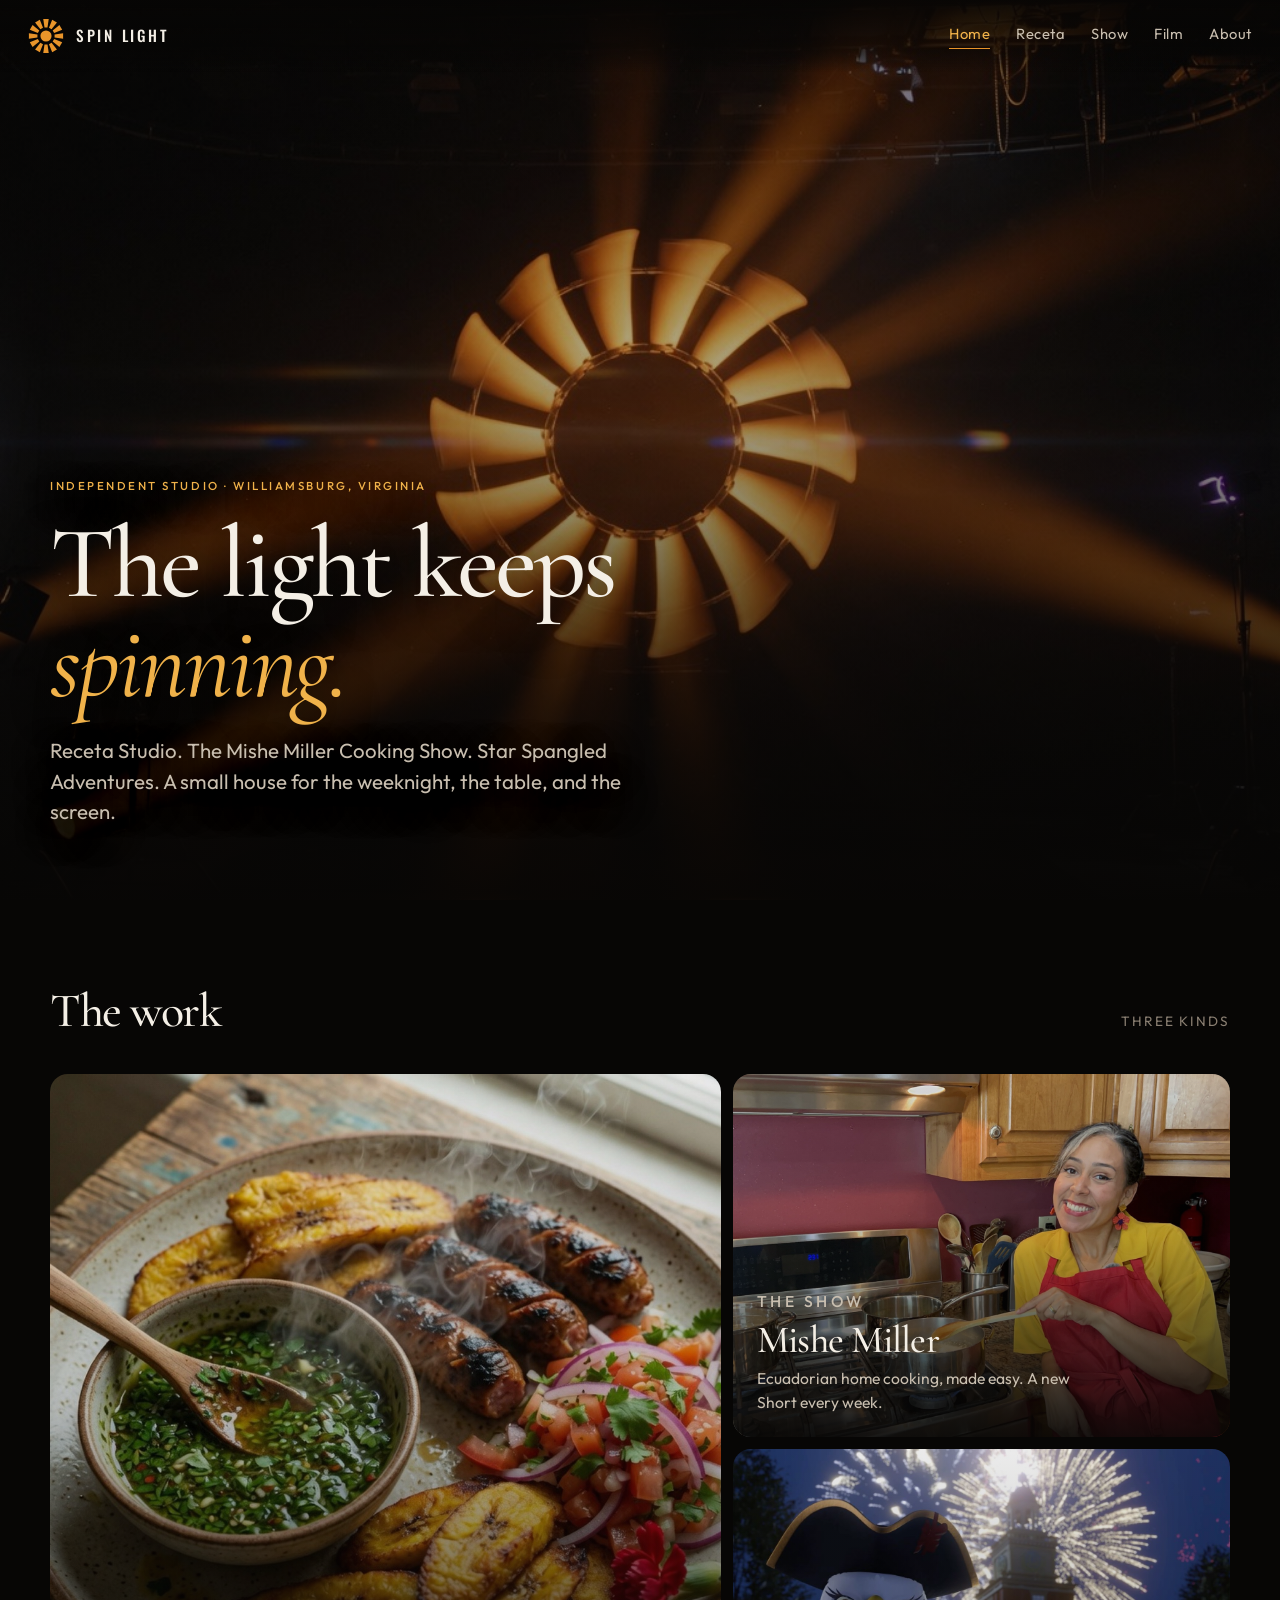
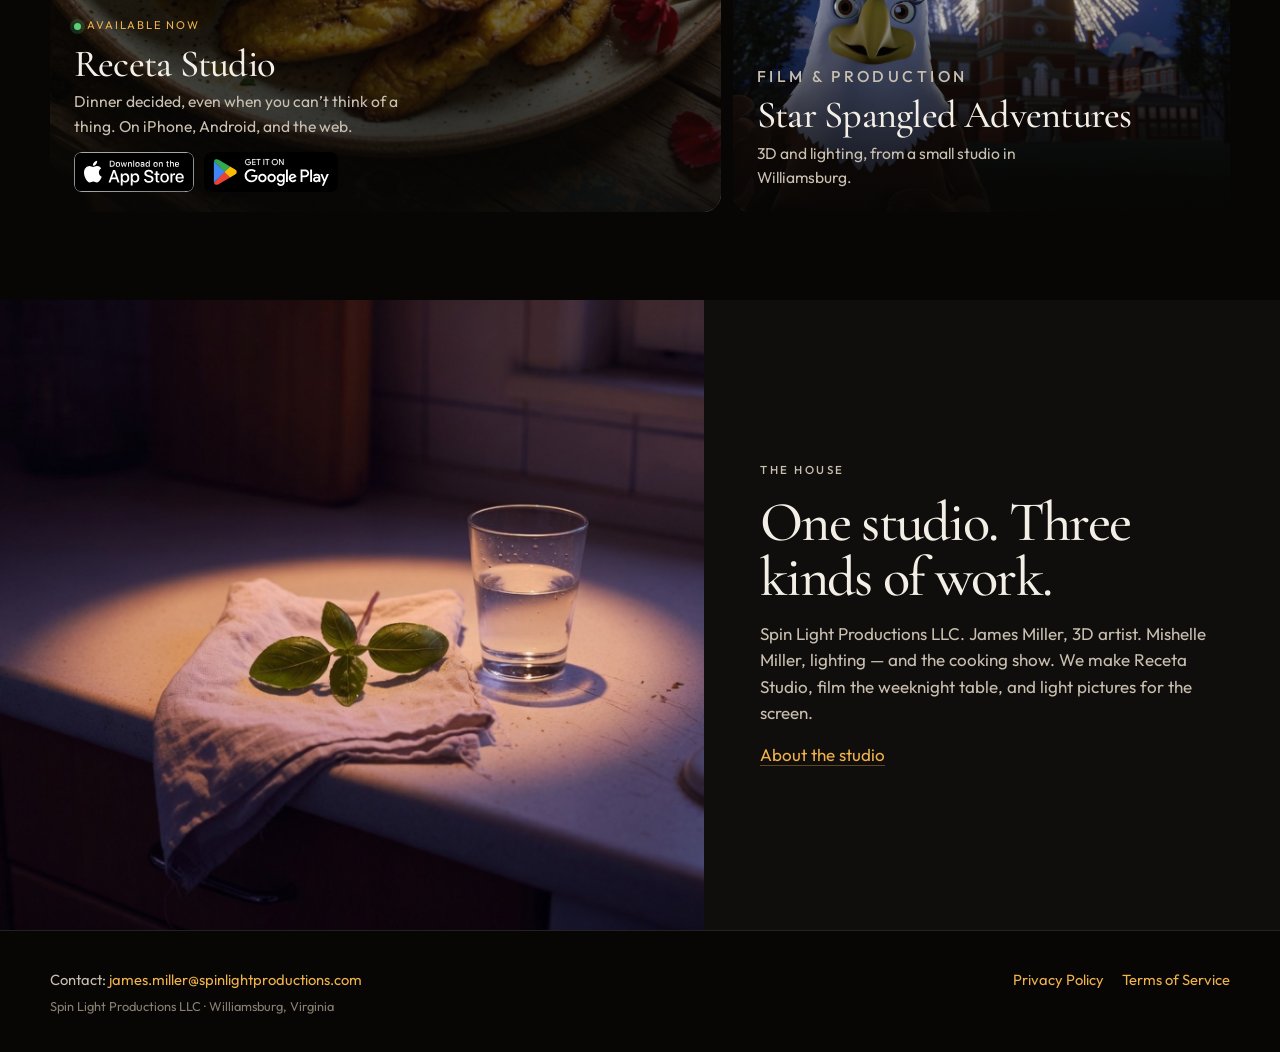
==== index.html @ fd17d61a "Use a real photo of Mishe Miller on the Show page. Replace the generated empty kitchen with Mishe at" ====
<!DOCTYPE html>
<html lang="en">
<head>
  <meta charset="UTF-8">
  <meta name="viewport" content="width=device-width, initial-scale=1.0">
  <title>Spin Light Productions</title>
  <meta name="description" content="A Williamsburg studio. Receta Studio, the Mishe Miller Cooking Show, and film work for Star Spangled Adventures.">
  <meta property="og:title" content="Spin Light Productions">
  <meta property="og:description" content="A Williamsburg studio for supper, a show, and pictures.">
  <meta property="og:image" content="https://spinlightproductions.com/assets/work/hero.jpg">
  <meta property="og:type" content="website">
  <link rel="icon" href="/assets/brand/mark.svg" type="image/svg+xml">
  <link rel="apple-touch-icon" href="/assets/brand/apple-touch-icon.png">
  <link rel="preconnect" href="https://fonts.googleapis.com">
  <link rel="preconnect" href="https://fonts.gstatic.com" crossorigin>
  <link href="https://fonts.googleapis.com/css2?family=Cormorant+Garamond:ital,wght@0,500;0,600;1,400;1,500&family=Oswald:wght@500&family=Outfit:wght@400;500;600&display=swap" rel="stylesheet">
  <link rel="stylesheet" href="/css/site.css">
</head>
<body>
  <a class="skip" href="#main">Skip to content</a>
  <header class="nav">
    <a class="brand" href="/">
      <img class="mark" src="/assets/brand/mark.svg" alt="">
      <span class="wordmark">Spin Light</span>
    </a>
    <button class="menu-btn" type="button" aria-expanded="false" aria-controls="nav-panel" aria-label="Menu"><span></span></button>
    <nav id="nav-panel" class="nav-links" aria-label="Primary">
      <a href="/" aria-current="page">Home</a>
      <a href="/receta.html">Receta</a>
      <a href="/mishe.html">Show</a>
      <a href="/film.html">Film</a>
      <a href="/about.html">About</a>
    </nav>
  </header>

  <main id="main">
    <section class="hero">
      <div class="hero-media" aria-hidden="true">
        <img src="/assets/work/hero.jpg" alt="">
      </div>
      <div class="wrap hero-copy">
        <p class="eyebrow">Independent studio · Williamsburg, Virginia</p>
        <h1>The light keeps <em>spinning.</em></h1>
        <p class="lede">Receta Studio. The Mishe Miller Cooking Show. Star Spangled Adventures. A small house for the weeknight, the table, and the screen.</p>
      </div>
    </section>

    <section class="section" id="work">
      <div class="wrap">
        <div class="section-head">
          <h2>The work</h2>
          <p class="kicker">Three kinds</p>
        </div>
        <div class="work">
          <article class="tile tile-receta">
            <img class="cover" src="/assets/work/receta-food.jpg" alt="">
            <a class="tile-main" href="/receta.html">
              <div class="tile-body">
                <div class="live">Available now</div>
                <h3>Receta Studio</h3>
                <p>Dinner decided, even when you can’t think of a thing. On iPhone, Android, and the web.</p>
              </div>
            </a>
            <div class="tile-stores store-row">
              <a class="store-badge" href="https://apps.apple.com/app/receta-studio/id6775508328" rel="noopener noreferrer">
                <img src="/assets/brand/badge-app-store-en.svg" width="120" height="40" alt="Download on the App Store">
              </a>
              <a class="store-badge" href="https://play.google.com/store/apps/details?id=com.spinlightproductions.recetastudio" rel="noopener noreferrer">
                <img src="/assets/brand/badge-google-play-en.svg" width="135" height="40" alt="Get it on Google Play">
              </a>
            </div>
          </article>
          <a class="tile" href="/mishe.html">
            <img class="cover cover-show" src="/assets/work/show-set.jpg" alt="Mishe Miller cooking in her kitchen.">
            <div class="tile-body">
              <p class="eyebrow" style="margin-bottom:.4rem">The show</p>
              <h3>Mishe Miller</h3>
              <p>Ecuadorian home cooking, made easy. A new Short every week.</p>
            </div>
          </a>
          <a class="tile" href="/film.html">
            <img class="cover" src="/assets/work/film.jpg" alt="">
            <div class="tile-body">
              <p class="eyebrow" style="margin-bottom:.4rem">Film &amp; production</p>
              <h3>Star Spangled Adventures</h3>
              <p>3D and lighting, from a small studio in Williamsburg.</p>
            </div>
          </a>
        </div>
      </div>
    </section>

    <section class="band">
      <div class="band-media">
        <img src="/assets/work/night-counter.jpg" alt="A kitchen counter at night, a glass of water and basil in a pool of warm light.">
      </div>
      <div class="band-copy">
        <p class="eyebrow">The house</p>
        <h2>One studio. Three kinds of work.</h2>
        <p>Spin Light Productions LLC. James Miller, 3D artist. Mishelle Miller, lighting — and the cooking show. We make Receta Studio, film the weeknight table, and light pictures for the screen.</p>
        <p class="links"><a href="/about.html">About the studio</a></p>
      </div>
    </section>
  </main>

  <footer class="site-footer">
    <div class="wrap row">
      <div>
        <div>Contact: <a href="mailto:james.miller@spinlightproductions.com">james.miller@spinlightproductions.com</a></div>
        <div class="meta">Spin Light Productions LLC · Williamsburg, Virginia</div>
      </div>
      <div class="legal-links">
        <a href="/privacy.html">Privacy Policy</a>
        <a href="/terms.html">Terms of Service</a>
      </div>
    </div>
  </footer>
  <script src="/js/site.js"></script>
</body>
</html>
---- css/site.css ----
:root {
  --bg: #070605;
  --bg-2: #100e0c;
  --bg-3: #181410;
  --ink: #f4efe6;
  --ink-soft: #c9bfb0;
  --ink-faint: #8a7f72;
  --gold: #e8942a;
  --gold-2: #f0b24a;
  --gold-dim: rgba(232, 148, 42, 0.16);
  --rule: rgba(244, 239, 230, 0.12);
  --receta: #6b4c8a;
  --font-display: "Cormorant Garamond", Georgia, serif;
  --font-body: "Outfit", "Segoe UI", sans-serif;
  --font-mark: "Oswald", Impact, sans-serif;
  --wrap: 1180px;
  --nav-h: 72px;
  --ease: cubic-bezier(0.22, 1, 0.36, 1);
  --radius: 18px;
}

*,
*::before,
*::after { box-sizing: border-box; }

html {
  scroll-behavior: smooth;
  background: var(--bg);
  color: var(--ink);
  overflow-x: hidden;
}

html, body { min-height: 100%; min-height: 100dvh; }

body {
  margin: 0;
  font-family: var(--font-body);
  font-size: 17px;
  line-height: 1.55;
  background: var(--bg);
  color: var(--ink);
  text-rendering: optimizeLegibility;
  -webkit-font-smoothing: antialiased;
}

body.nav-open { overflow: hidden; }

img { max-width: 100%; display: block; }
.tile img.cover { background: var(--bg-3); }
.cover-show { object-position: 55% 28%; }
a { color: inherit; }
button { font: inherit; cursor: pointer; background: none; border: 0; color: inherit; }

::selection {
  background: var(--gold);
  color: #1a1208;
}

.skip {
  position: absolute;
  left: 12px;
  top: 12px;
  z-index: 80;
  padding: 8px 12px;
  background: var(--ink);
  color: var(--bg);
  border-radius: 8px;
  transform: translateY(-140%);
}
.skip:focus { transform: none; }

.wrap {
  width: min(100%, calc(var(--wrap) + 48px));
  margin-inline: auto;
  padding-inline: 24px;
}

/* Nav */
.nav {
  position: sticky;
  top: 0;
  z-index: 50;
  display: flex;
  align-items: center;
  justify-content: space-between;
  gap: 16px;
  min-height: calc(var(--nav-h) + env(safe-area-inset-top, 0px));
  padding: env(safe-area-inset-top, 0px) 28px 0;
  background: linear-gradient(to bottom, rgba(7, 6, 5, 0.92), rgba(7, 6, 5, 0.55) 70%, transparent);
  transition: background 0.3s var(--ease);
}
.nav.is-scrolled {
  background: rgba(7, 6, 5, 0.92);
  backdrop-filter: blur(16px);
  border-bottom: 1px solid var(--rule);
}

.brand {
  display: flex;
  align-items: center;
  gap: 12px;
  text-decoration: none;
  min-height: 44px;
}
.brand .mark {
  width: 36px;
  height: 36px;
  display: block;
}
.wordmark {
  font-family: var(--font-mark);
  font-weight: 500;
  font-size: 0.95rem;
  letter-spacing: 0.18em;
  text-transform: uppercase;
}

.nav-links {
  display: flex;
  align-items: center;
  gap: 1.6rem;
  font-size: 0.92rem;
  letter-spacing: 0.04em;
}
.nav-links a {
  text-decoration: none;
  color: var(--ink-soft);
  border-bottom: 1px solid transparent;
  padding-bottom: 2px;
  transition: color 0.15s, border-color 0.15s;
}
.nav-links a:hover,
.nav-links a[aria-current="page"] {
  color: var(--gold-2);
  border-bottom-color: var(--gold);
}

.menu-btn {
  display: none;
  width: 44px;
  height: 44px;
  position: relative;
  border-radius: 10px;
  background: rgba(7, 6, 5, 0.4);
  border: 1px solid var(--rule);
}
.menu-btn span,
.menu-btn span::before,
.menu-btn span::after {
  content: "";
  position: absolute;
  left: 12px;
  right: 12px;
  height: 2px;
  background: var(--ink);
  transition: transform 0.2s var(--ease), opacity 0.2s;
}
.menu-btn span { top: 50%; }
.menu-btn span::before { top: -7px; }
.menu-btn span::after { top: 7px; }
.nav.is-open .menu-btn span { background: transparent; }
.nav.is-open .menu-btn span::before { transform: translateY(7px) rotate(45deg); }
.nav.is-open .menu-btn span::after { transform: translateY(-7px) rotate(-45deg); }

/* Hero */
.hero {
  position: relative;
  min-height: 100svh;
  min-height: 100dvh;
  display: grid;
  align-items: end;
  margin-top: calc(var(--nav-h) * -1);
  padding: calc(var(--nav-h) + 2rem) 0 4.5rem;
}
.hero-media {
  position: absolute;
  inset: 0;
  z-index: 0;
  overflow: hidden;
}
.hero-media img {
  width: 100%;
  height: 100%;
  object-fit: cover;
}
.hero-media img.cover-show { object-position: 70% 35%; }
.hero::after {
  content: "";
  position: absolute;
  inset: 0;
  background:
    linear-gradient(to top, rgba(7, 6, 5, 0.92) 0%, rgba(7, 6, 5, 0.35) 42%, rgba(7, 6, 5, 0.25) 100%),
    radial-gradient(ellipse 70% 50% at 50% 40%, transparent, rgba(7, 6, 5, 0.45));
  z-index: 1;
}
.hero-copy {
  position: relative;
  z-index: 2;
  text-shadow: 0 12px 40px rgba(7, 6, 5, 0.55);
}
.eyebrow {
  font-size: 0.72rem;
  font-weight: 500;
  letter-spacing: 0.22em;
  text-transform: uppercase;
  color: var(--gold-2);
  margin: 0 0 1.1rem;
}
h1, h2, .display {
  font-family: var(--font-display);
  font-weight: 500;
  letter-spacing: -0.03em;
  line-height: 0.98;
  margin: 0;
}
h1 {
  font-size: clamp(3.1rem, 8vw, 6.4rem);
  max-width: 14ch;
}
h1 em {
  font-style: italic;
  font-weight: 400;
  color: var(--gold-2);
}
.lede {
  margin: 1.4rem 0 0;
  font-size: clamp(1.05rem, 2vw, 1.28rem);
  color: var(--ink-soft);
  max-width: 36rem;
  line-height: 1.5;
}

.hero-page {
  min-height: 72svh;
  padding-bottom: 3.5rem;
}

/* Sections */
.section {
  padding: 5.5rem 0;
  scroll-margin-top: 5rem;
}
.section-head {
  display: flex;
  justify-content: space-between;
  align-items: baseline;
  gap: 1rem;
  margin-bottom: 1.75rem;
}
.section-head h2 {
  font-size: clamp(2rem, 4vw, 3rem);
}
.kicker {
  color: var(--ink-faint);
  font-size: 0.85rem;
  letter-spacing: 0.14em;
  text-transform: uppercase;
}

/* Work grid */
.work {
  display: grid;
  grid-template-columns: 1.35fr 1fr;
  grid-template-rows: 1fr 1fr;
  gap: 12px;
  min-height: 82vh;
}
.tile {
  position: relative;
  display: flex;
  flex-direction: column;
  justify-content: flex-end;
  overflow: hidden;
  border-radius: var(--radius);
  min-height: 280px;
  text-decoration: none;
  color: var(--ink);
  isolation: isolate;
}
.tile-receta {
  grid-row: 1 / 3;
  min-height: 100%;
  display: block;
}
.tile img.cover {
  position: absolute;
  inset: 0;
  width: 100%;
  height: 100%;
  object-fit: cover;
  z-index: 0;
  transition: transform 0.8s var(--ease);
}
.tile:hover img.cover { transform: scale(1.05); }
.tile::after {
  content: "";
  position: absolute;
  inset: 0;
  z-index: 1;
  background: linear-gradient(to top, rgba(7, 6, 5, 0.92) 0%, rgba(7, 6, 5, 0.2) 55%, rgba(7, 6, 5, 0.08) 100%);
}
.tile-main {
  position: absolute;
  inset: 0;
  z-index: 2;
  display: flex;
  flex-direction: column;
  justify-content: flex-end;
  text-decoration: none;
  color: inherit;
}
.tile-body {
  position: relative;
  z-index: 2;
  padding: 1.6rem 1.5rem 1.4rem;
}
.tile-receta .tile-body { padding-bottom: 4.6rem; }
.tile-receta .tile-stores {
  position: absolute;
  left: 1.5rem;
  right: 1.5rem;
  bottom: 1.25rem;
  z-index: 3;
}
.tile h3 {
  font-family: var(--font-display);
  font-size: clamp(1.6rem, 3vw, 2.4rem);
  font-weight: 500;
  margin: 0 0 0.35rem;
  letter-spacing: -0.02em;
  line-height: 1.05;
}
.tile p {
  margin: 0;
  color: var(--ink-soft);
  font-size: 0.98rem;
  max-width: 34ch;
}
.live {
  display: inline-flex;
  align-items: center;
  gap: 0.4rem;
  font-size: 0.7rem;
  letter-spacing: 0.16em;
  text-transform: uppercase;
  color: var(--gold-2);
  margin-bottom: 0.55rem;
}
.live::before {
  content: "";
  width: 7px;
  height: 7px;
  border-radius: 50%;
  background: #5ad07a;
  box-shadow: 0 0 0 4px rgba(90, 208, 122, 0.18);
}

.tile-stores {
  display: flex;
  flex-wrap: wrap;
  gap: 8px;
  margin-top: 1rem;
}

/* Store badges */
.store-row {
  display: flex;
  flex-wrap: wrap;
  align-items: center;
  gap: 10px;
}
.store-badge {
  display: inline-flex;
  line-height: 0;
  border-radius: 8px;
  overflow: hidden;
  text-decoration: none;
}
.store-badge img {
  height: 40px;
  width: auto;
}
.store-badge:focus-visible {
  outline: 2px solid var(--gold);
  outline-offset: 4px;
}

/* Split band */
.band {
  display: grid;
  grid-template-columns: 1.1fr 0.9fr;
  gap: 0;
  min-height: 70vh;
  background: var(--bg-2);
}
.band-media { min-height: 420px; }
.band-media img {
  width: 100%;
  height: 100%;
  object-fit: cover;
}
.band-copy {
  display: flex;
  flex-direction: column;
  justify-content: center;
  padding: 4rem 3.5rem;
}
.band-copy h2 {
  font-size: clamp(2.2rem, 4.4vw, 3.6rem);
  margin-bottom: 1rem;
}
.band-copy p {
  color: var(--ink-soft);
  max-width: 38rem;
  margin: 0 0 1rem;
}
.band-copy p:last-child { margin-bottom: 0; }

/* Interior pages */
.prose {
  max-width: 40rem;
}
.prose p {
  color: var(--ink-soft);
  margin: 0 0 1.1rem;
}
.links a {
  color: var(--gold-2);
  text-decoration: none;
  border-bottom: 1px solid rgba(240, 178, 74, 0.35);
}
.links a:hover { border-bottom-color: var(--gold-2); }

.feature-list {
  display: grid;
  gap: 1.5rem;
  margin: 2.5rem 0 0;
}
.feature {
  display: grid;
  grid-template-columns: minmax(0, 0.9fr) minmax(0, 1.1fr);
  gap: 2rem;
  align-items: center;
  padding: 1.5rem 0;
  border-top: 1px solid var(--rule);
}
.feature:last-child { border-bottom: 1px solid var(--rule); }
.feature h3 {
  font-family: var(--font-display);
  font-size: 1.8rem;
  margin: 0 0 0.4rem;
}
.feature p { margin: 0; color: var(--ink-soft); }
.phone {
  justify-self: center;
  width: min(280px, 100%);
  border-radius: 28px;
  overflow: hidden;
  border: 1px solid var(--rule);
  background: #1a1220;
  box-shadow: 0 24px 60px rgba(0, 0, 0, 0.45);
}
.phone img { width: 100%; }

.cta-panel {
  margin-top: 3.5rem;
  padding: 2.2rem;
  border-radius: var(--radius);
  background:
    radial-gradient(ellipse at 0% 0%, rgba(107, 76, 138, 0.35), transparent 55%),
    var(--bg-3);
  border: 1px solid var(--rule);
}
.cta-panel h2 {
  font-size: clamp(2rem, 4vw, 2.8rem);
  margin-bottom: 0.6rem;
}
.cta-panel p {
  color: var(--ink-soft);
  margin: 0 0 1.2rem;
}
.web-link {
  display: inline-block;
  margin-top: 0.9rem;
  color: var(--gold-2);
  text-decoration: none;
  font-weight: 500;
  border-bottom: 1px solid rgba(240, 178, 74, 0.4);
}
.web-link:hover { border-bottom-color: var(--gold-2); }

.stills {
  display: grid;
  grid-template-columns: 1fr 1fr 1fr;
  gap: 12px;
  margin: 2.4rem 0 0;
}
.stills figure { margin: 0; }
.stills img {
  width: 100%;
  height: 240px;
  object-fit: cover;
  border-radius: 14px;
  background: var(--bg-3);
}
.stills figcaption {
  font-size: 0.78rem;
  color: var(--ink-faint);
  margin-top: 0.45rem;
  letter-spacing: 0.04em;
}

.credits {
  display: grid;
  grid-template-columns: 1fr 1fr;
  gap: 1rem 2rem;
  margin: 2rem 0 0;
}
.credit dt {
  font-size: 0.72rem;
  letter-spacing: 0.16em;
  text-transform: uppercase;
  color: var(--ink-faint);
  margin: 0 0 0.2rem;
}
.credit dd { margin: 0; font-size: 1.05rem; }

.socials {
  display: flex;
  flex-wrap: wrap;
  gap: 0.9rem 1.4rem;
  margin-top: 1.4rem;
}
.socials a {
  color: var(--gold-2);
  text-decoration: none;
}

/* Legal */
.legal-wrap {
  width: min(760px, calc(100% - 40px));
  margin: 0 auto;
  padding: 2.5rem 0 5rem;
}
.legal-wrap h1 {
  font-size: clamp(2.2rem, 5vw, 3.2rem);
  max-width: none;
  margin-bottom: 0.8rem;
}
.legal-wrap h2 {
  font-family: var(--font-display);
  font-size: 1.55rem;
  margin: 2.2rem 0 0.6rem;
}
.legal-wrap h3 {
  font-family: var(--font-body);
  font-size: 1.05rem;
  margin: 1.3rem 0 0.4rem;
}
.legal-wrap p, .legal-wrap li { color: var(--ink-soft); }
.legal-wrap a { color: var(--gold-2); }
.legal-wrap ul { padding-left: 1.2rem; }

/* Footer */
.site-footer {
  padding: 2.4rem 0 2.2rem;
  border-top: 1px solid var(--rule);
  font-size: 0.92rem;
  color: var(--ink-soft);
}
.site-footer .row {
  display: flex;
  justify-content: space-between;
  gap: 1.5rem;
  flex-wrap: wrap;
  align-items: flex-start;
}
.site-footer a {
  color: var(--gold-2);
  text-decoration: none;
}
.legal-links { display: flex; gap: 1.1rem; flex-wrap: wrap; }
.meta {
  color: var(--ink-faint);
  font-size: 0.8rem;
  margin-top: 0.35rem;
}

@media (prefers-reduced-motion: reduce) {
  html { scroll-behavior: auto; }
  .tile img.cover { transition: none; }
}

@media (max-width: 860px) {
  .menu-btn { display: block; }
  .nav-links {
    position: fixed;
    inset: 0;
    background: rgba(7, 6, 5, 0.97);
    flex-direction: column;
    justify-content: center;
    gap: 1.6rem;
    font-size: 1.4rem;
    font-family: var(--font-display);
    opacity: 0;
    pointer-events: none;
    transition: opacity 0.25s;
  }
  .nav.is-open .nav-links {
    opacity: 1;
    pointer-events: auto;
  }
  .work {
    grid-template-columns: 1fr;
    grid-template-rows: none;
    min-height: 0;
  }
  .tile-receta { grid-row: auto; min-height: 520px; }
  .band { grid-template-columns: 1fr; }
  .band-copy { padding: 2.4rem 1.4rem 3rem; }
  .feature { grid-template-columns: 1fr; }
  .feature .phone { order: -1; }
  .credits { grid-template-columns: 1fr; }
  .stills { grid-template-columns: 1fr; }
  .stills img { height: 200px; }
  .nav { padding-inline: 16px; }
  .hero, .hero-page { padding-bottom: 3.25rem; }
  .wrap { padding-inline: 18px; }
  .lede { max-width: none; }
}

@media (max-width: 520px) {
  .tile { min-height: 340px; }
  .tile-receta { min-height: 440px; }
  h1 { font-size: clamp(2.6rem, 12vw, 3.4rem); }
}
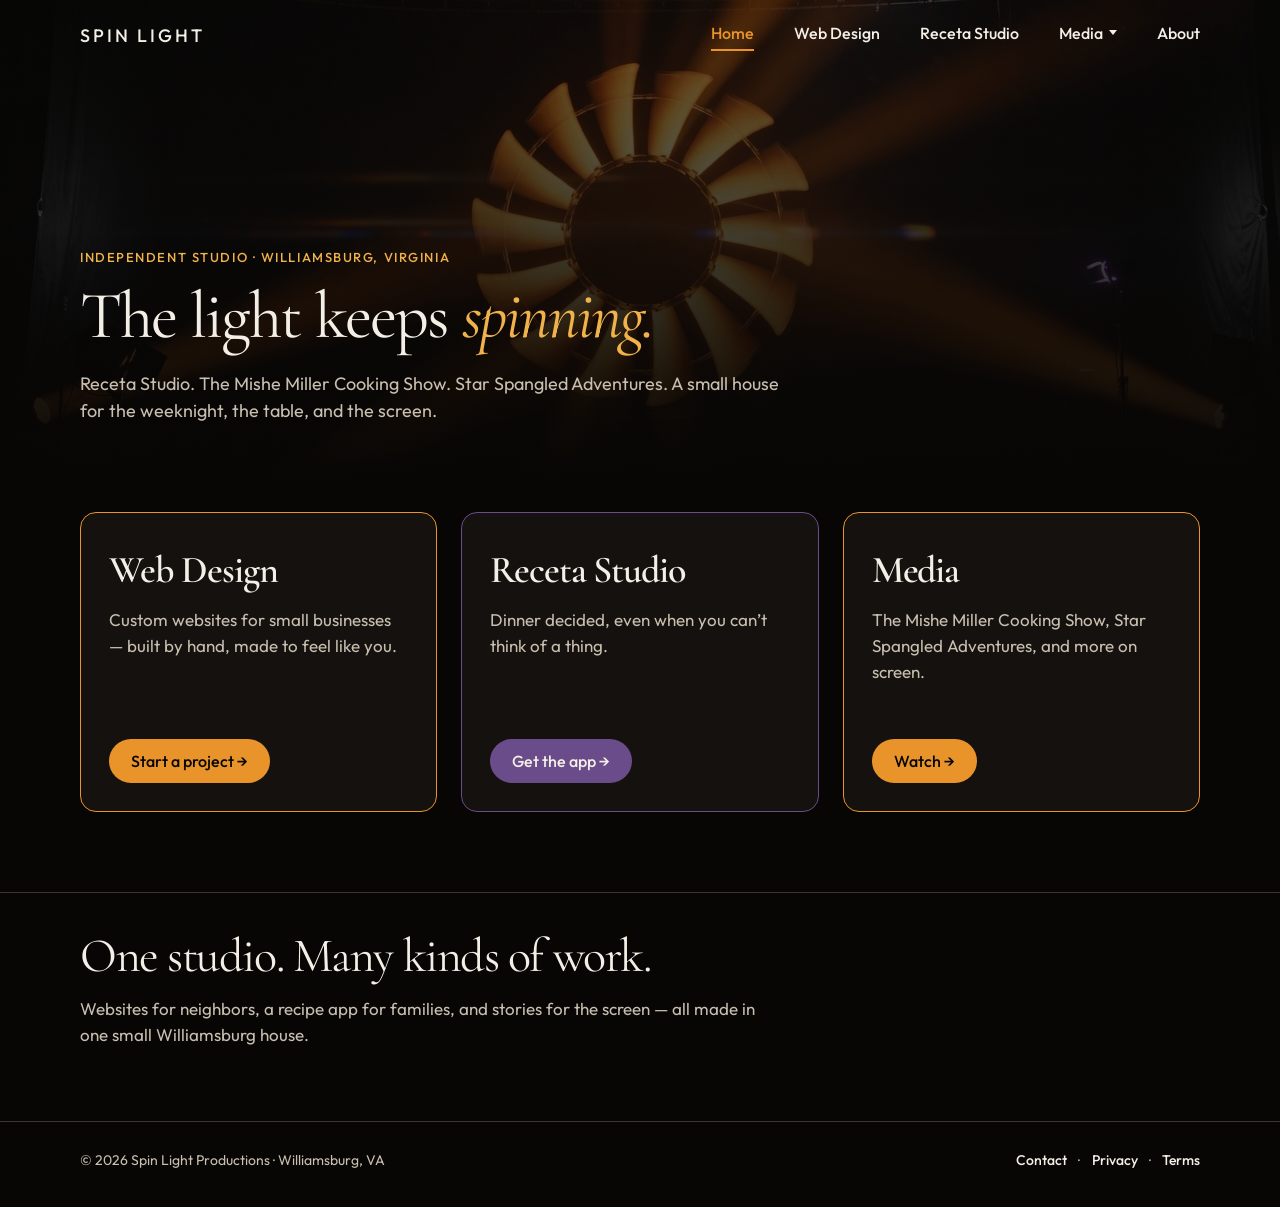
==== commit 0a0a7798: "Redesign the public site from the homepage Figma frames. Home, About, and a new Web Design page foll" ====
--- a/index.html
+++ b/index.html
@@ -4,115 +4,80 @@
   <meta charset="UTF-8">
   <meta name="viewport" content="width=device-width, initial-scale=1.0">
   <title>Spin Light Productions</title>
-  <meta name="description" content="A Williamsburg studio. Receta Studio, the Mishe Miller Cooking Show, and film work for Star Spangled Adventures.">
+  <meta name="description" content="Independent studio in Williamsburg, Virginia. Web design, Receta Studio, the Mishe Miller Cooking Show, and Star Spangled Adventures.">
   <meta property="og:title" content="Spin Light Productions">
-  <meta property="og:description" content="A Williamsburg studio for supper, a show, and pictures.">
-  <meta property="og:image" content="https://spinlightproductions.com/assets/work/hero.jpg">
+  <meta property="og:description" content="The light keeps spinning. Websites, a recipe app, and stories for the screen.">
+  <meta property="og:image" content="https://spinlightproductions.com/assets/work/hero-stage.jpg">
   <meta property="og:type" content="website">
   <link rel="icon" href="/assets/brand/mark.svg" type="image/svg+xml">
   <link rel="apple-touch-icon" href="/assets/brand/apple-touch-icon.png">
   <link rel="preconnect" href="https://fonts.googleapis.com">
   <link rel="preconnect" href="https://fonts.gstatic.com" crossorigin>
-  <link href="https://fonts.googleapis.com/css2?family=Cormorant+Garamond:ital,wght@0,500;0,600;1,400;1,500&family=Oswald:wght@500&family=Outfit:wght@400;500;600&display=swap" rel="stylesheet">
-  <link rel="stylesheet" href="/css/site.css">
+  <link href="https://fonts.googleapis.com/css2?family=Cormorant+Garamond:ital,wght@0,400;0,500;0,600;1,400;1,500&family=Outfit:wght@400;500;600&display=swap" rel="stylesheet">
+  <link rel="stylesheet" href="/css/site.css?v=4">
 </head>
 <body>
   <a class="skip" href="#main">Skip to content</a>
   <header class="nav">
-    <a class="brand" href="/">
-      <img class="mark" src="/assets/brand/mark.svg" alt="">
-      <span class="wordmark">Spin Light</span>
-    </a>
-    <button class="menu-btn" type="button" aria-expanded="false" aria-controls="nav-panel" aria-label="Menu"><span></span></button>
+    <a class="brand" href="/">Spin Light</a>
+    <button class="menu-btn" type="button" aria-expanded="false" aria-controls="nav-panel" aria-label="Open menu"><span></span></button>
     <nav id="nav-panel" class="nav-links" aria-label="Primary">
       <a href="/" aria-current="page">Home</a>
-      <a href="/receta.html">Receta</a>
-      <a href="/mishe.html">Show</a>
-      <a href="/film.html">Film</a>
+      <a href="/start-a-project/">Web Design</a>
+      <a href="/receta.html">Receta Studio</a>
+      <div class="nav-drop">
+        <button class="nav-drop-btn" type="button" aria-expanded="false" aria-controls="media-menu">Media <span class="caret" aria-hidden="true"></span></button>
+        <div id="media-menu" class="nav-menu" hidden>
+          <a href="/mishe.html">Mishe Miller Cooking Show</a>
+          <a href="/film.html">Star Spangled Adventures (animation)</a>
+          <span class="nav-soon">More animation — coming soon</span>
+        </div>
+      </div>
       <a href="/about.html">About</a>
     </nav>
   </header>
 
   <main id="main">
-    <section class="hero">
-      <div class="hero-media" aria-hidden="true">
-        <img src="/assets/work/hero.jpg" alt="">
-      </div>
-      <div class="wrap hero-copy">
+    <section class="home-hero">
+      <img class="hero-photo" src="/assets/work/hero-stage.jpg" width="1280" height="720" alt="Spinning stage light throwing orange-gold rays in the dark">
+      <div class="hero-scrim" aria-hidden="true"></div>
+      <div class="frame">
         <p class="eyebrow">Independent studio · Williamsburg, Virginia</p>
         <h1>The light keeps <em>spinning.</em></h1>
         <p class="lede">Receta Studio. The Mishe Miller Cooking Show. Star Spangled Adventures. A small house for the weeknight, the table, and the screen.</p>
       </div>
     </section>
 
-    <section class="section" id="work">
-      <div class="wrap">
-        <div class="section-head">
-          <h2>The work</h2>
-          <p class="kicker">Three kinds</p>
-        </div>
-        <div class="work">
-          <article class="tile tile-receta">
-            <img class="cover" src="/assets/work/receta-food.jpg" alt="">
-            <a class="tile-main" href="/receta.html">
-              <div class="tile-body">
-                <div class="live">Available now</div>
-                <h3>Receta Studio</h3>
-                <p>Dinner decided, even when you can’t think of a thing. On iPhone, Android, and the web.</p>
-              </div>
-            </a>
-            <div class="tile-stores store-row">
-              <a class="store-badge" href="https://apps.apple.com/app/receta-studio/id6775508328" rel="noopener noreferrer">
-                <img src="/assets/brand/badge-app-store-en.svg" width="120" height="40" alt="Download on the App Store">
-              </a>
-              <a class="store-badge" href="https://play.google.com/store/apps/details?id=com.spinlightproductions.recetastudio" rel="noopener noreferrer">
-                <img src="/assets/brand/badge-google-play-en.svg" width="135" height="40" alt="Get it on Google Play">
-              </a>
-            </div>
-          </article>
-          <a class="tile" href="/mishe.html">
-            <img class="cover cover-show" src="/assets/work/show-set.jpg" alt="Mishe Miller cooking in her kitchen.">
-            <div class="tile-body">
-              <p class="eyebrow" style="margin-bottom:.4rem">The show</p>
-              <h3>Mishe Miller</h3>
-              <p>Ecuadorian home cooking, made easy. A new Short every week.</p>
-            </div>
-          </a>
-          <a class="tile" href="/film.html">
-            <img class="cover" src="/assets/work/film.jpg" alt="">
-            <div class="tile-body">
-              <p class="eyebrow" style="margin-bottom:.4rem">Film &amp; production</p>
-              <h3>Star Spangled Adventures</h3>
-              <p>3D and lighting, from a small studio in Williamsburg.</p>
-            </div>
-          </a>
-        </div>
-      </div>
+    <section class="frame offers" aria-label="What we make">
+      <a class="offer offer-gold" href="/start-a-project/">
+        <h2>Web Design</h2>
+        <p>Custom websites for small businesses — built by hand, made to feel like you.</p>
+        <span class="pill">Start a project →</span>
+      </a>
+      <a class="offer offer-purple" href="/receta.html">
+        <h2>Receta Studio</h2>
+        <p>Dinner decided, even when you can’t think of a thing.</p>
+        <span class="pill">Get the app →</span>
+      </a>
+      <a class="offer offer-gold" href="/mishe.html">
+        <h2>Media</h2>
+        <p>The Mishe Miller Cooking Show, Star Spangled Adventures, and more on screen.</p>
+        <span class="pill">Watch →</span>
+      </a>
     </section>
 
-    <section class="band">
-      <div class="band-media">
-        <img src="/assets/work/night-counter.jpg" alt="A kitchen counter at night, a glass of water and basil in a pool of warm light.">
-      </div>
-      <div class="band-copy">
-        <p class="eyebrow">The house</p>
-        <h2>One studio. Three kinds of work.</h2>
-        <p>Spin Light Productions LLC. James Miller, 3D artist. Mishelle Miller, lighting — and the cooking show. We make Receta Studio, film the weeknight table, and light pictures for the screen.</p>
-        <p class="links"><a href="/about.html">About the studio</a></p>
+    <section class="studio">
+      <div class="frame">
+        <h2>One studio. Many kinds of work.</h2>
+        <p>Websites for neighbors, a recipe app for families, and stories for the screen — all made in one small Williamsburg house.</p>
       </div>
     </section>
   </main>
 
   <footer class="site-footer">
-    <div class="wrap row">
-      <div>
-        <div>Contact: <a href="mailto:james.miller@spinlightproductions.com">james.miller@spinlightproductions.com</a></div>
-        <div class="meta">Spin Light Productions LLC · Williamsburg, Virginia</div>
-      </div>
-      <div class="legal-links">
-        <a href="/privacy.html">Privacy Policy</a>
-        <a href="/terms.html">Terms of Service</a>
-      </div>
+    <div class="frame row">
+      <p>© 2026 Spin Light Productions · Williamsburg, VA</p>
+      <p class="legal-links"><a href="mailto:james.miller@spinlightproductions.com">Contact</a><span aria-hidden="true">·</span><a href="/privacy.html">Privacy</a><span aria-hidden="true">·</span><a href="/terms.html">Terms</a></p>
     </div>
   </footer>
   <script src="/js/site.js"></script>
--- a/css/site.css
+++ b/css/site.css
@@ -85,8 +85,8 @@
   justify-content: space-between;
   gap: 16px;
   min-height: calc(var(--nav-h) + env(safe-area-inset-top, 0px));
-  padding: env(safe-area-inset-top, 0px) 28px 0;
-  background: linear-gradient(to bottom, rgba(7, 6, 5, 0.92), rgba(7, 6, 5, 0.55) 70%, transparent);
+  padding: env(safe-area-inset-top, 0px) 20px 0;
+  background: transparent;
   transition: background 0.3s var(--ease);
 }
 .nav.is-scrolled {
@@ -96,11 +96,16 @@
 }
 
 .brand {
-  display: flex;
+  display: inline-flex;
   align-items: center;
-  gap: 12px;
+  min-height: 44px;
+  font-family: var(--font-body);
+  font-weight: 500;
+  font-size: 18px;
+  letter-spacing: 0.16em;
+  text-transform: uppercase;
+  color: var(--ink);
   text-decoration: none;
-  min-height: 44px;
 }
 .brand .mark {
   width: 36px;
@@ -118,20 +123,21 @@
 .nav-links {
   display: flex;
   align-items: center;
-  gap: 1.6rem;
-  font-size: 0.92rem;
-  letter-spacing: 0.04em;
+  gap: 40px;
+  font-size: 16px;
+  font-weight: 500;
+  letter-spacing: 0;
 }
 .nav-links a {
   text-decoration: none;
-  color: var(--ink-soft);
-  border-bottom: 1px solid transparent;
-  padding-bottom: 2px;
+  color: var(--ink);
+  border-bottom: 2px solid transparent;
+  padding-bottom: 4px;
   transition: color 0.15s, border-color 0.15s;
 }
-.nav-links a:hover,
-.nav-links a[aria-current="page"] {
-  color: var(--gold-2);
+.nav-links > a:hover { color: var(--gold); }
+.nav-links > a[aria-current="page"] {
+  color: var(--gold);
   border-bottom-color: var(--gold);
 }
 
@@ -183,7 +189,7 @@
   height: 100%;
   object-fit: cover;
 }
-.hero-media img.cover-show { object-position: 70% 35%; }
+.hero-media img.cover-show { object-position: 78% 28%; }
 .hero::after {
   content: "";
   position: absolute;
@@ -197,6 +203,41 @@
   position: relative;
   z-index: 2;
   text-shadow: 0 12px 40px rgba(7, 6, 5, 0.55);
+}
+
+/* Show / Film: photo sits beside the type so the subject stays visible */
+.hero-split {
+  min-height: 100svh;
+  min-height: 100dvh;
+  display: grid;
+  grid-template-columns: minmax(18rem, 0.82fr) minmax(0, 1.18fr);
+  align-items: stretch;
+  padding: 0;
+}
+.hero-split::after { content: none; }
+.hero-split .hero-media {
+  position: relative;
+  inset: auto;
+  grid-column: 2;
+  grid-row: 1;
+  min-height: 100%;
+}
+.hero-split .hero-copy {
+  grid-column: 1;
+  grid-row: 1;
+  display: flex;
+  flex-direction: column;
+  justify-content: flex-end;
+  padding: calc(var(--nav-h) + 3rem) 2.2rem 3.4rem 0;
+  background: var(--bg);
+  text-shadow: none;
+}
+.hero-split .hero-media img {
+  object-fit: cover;
+  object-position: 78% 28%;
+}
+.hero-split.hero-film .hero-media img {
+  object-position: 52% 42%;
 }
 .eyebrow {
   font-size: 0.72rem;
@@ -491,7 +532,7 @@
 
 .stills {
   display: grid;
-  grid-template-columns: 1fr 1fr 1fr;
+  grid-template-columns: 1fr 1fr;
   gap: 12px;
   margin: 2.4rem 0 0;
 }
@@ -563,9 +604,9 @@
 
 /* Footer */
 .site-footer {
-  padding: 2.4rem 0 2.2rem;
-  border-top: 1px solid var(--rule);
-  font-size: 0.92rem;
+  padding: 28px 0 36px;
+  border-top: 1px solid rgba(138, 127, 114, 0.4);
+  font-size: 14px;
   color: var(--ink-soft);
 }
 .site-footer .row {
@@ -576,10 +617,14 @@
   align-items: flex-start;
 }
 .site-footer a {
-  color: var(--gold-2);
+  color: var(--ink);
+  font-weight: 500;
   text-decoration: none;
 }
-.legal-links { display: flex; gap: 1.1rem; flex-wrap: wrap; }
+.site-footer a:hover { color: var(--gold); }
+.site-footer p { margin: 0; }
+.legal-links { display: flex; gap: 1.1rem; flex-wrap: wrap; align-items: center; }
+.site-footer .legal-links { gap: 0.7rem; }
 .meta {
   color: var(--ink-faint);
   font-size: 0.8rem;
@@ -596,18 +641,20 @@
   .nav-links {
     position: fixed;
     inset: 0;
-    background: rgba(7, 6, 5, 0.97);
     flex-direction: column;
     justify-content: center;
     gap: 1.6rem;
     font-size: 1.4rem;
     font-family: var(--font-display);
+    background: #070605;
     opacity: 0;
+    visibility: hidden;
     pointer-events: none;
     transition: opacity 0.25s;
   }
   .nav.is-open .nav-links {
     opacity: 1;
+    visibility: visible;
     pointer-events: auto;
   }
   .work {
@@ -625,6 +672,21 @@
   .stills img { height: 200px; }
   .nav { padding-inline: 16px; }
   .hero, .hero-page { padding-bottom: 3.25rem; }
+  .hero-split {
+    grid-template-columns: 1fr;
+    min-height: 0;
+  }
+  .hero-split .hero-media {
+    grid-column: 1;
+    grid-row: 1;
+    min-height: 56vh;
+    margin-top: var(--nav-h);
+  }
+  .hero-split .hero-copy {
+    grid-column: 1;
+    grid-row: 2;
+    padding: 1.8rem 0 2.6rem;
+  }
   .wrap { padding-inline: 18px; }
   .lede { max-width: none; }
 }
@@ -634,3 +696,445 @@
   .tile-receta { min-height: 440px; }
   h1 { font-size: clamp(2.6rem, 12vw, 3.4rem); }
 }
+
+/* Homepage redesign */
+:focus-visible {
+  outline: 2px solid var(--gold);
+  outline-offset: 2px;
+}
+
+.frame {
+  width: min(1280px, calc(100% - 40px));
+  margin-inline: auto;
+}
+
+.nav-drop { position: relative; }
+.nav-drop-btn {
+  display: inline-flex;
+  align-items: center;
+  gap: 6px;
+  margin: 0;
+  padding: 0 0 4px;
+  border: 0;
+  border-bottom: 2px solid transparent;
+  background: none;
+  color: var(--ink);
+  font: inherit;
+  font-weight: 500;
+  letter-spacing: 0;
+  border-radius: 2px;
+}
+.nav-drop-btn:hover,
+.nav-drop.is-open .nav-drop-btn,
+.nav-drop.is-section .nav-drop-btn { color: var(--gold); }
+.nav-drop.is-section .nav-drop-btn { border-bottom-color: var(--gold); }
+.caret {
+  width: 0;
+  height: 0;
+  border-left: 4px solid transparent;
+  border-right: 4px solid transparent;
+  border-top: 5px solid currentColor;
+}
+.nav-drop.is-open .caret {
+  border-top: 0;
+  border-bottom: 5px solid currentColor;
+}
+.nav-menu {
+  position: absolute;
+  top: calc(100% + 14px);
+  left: 0;
+  z-index: 60;
+  display: flex;
+  flex-direction: column;
+  gap: 2px;
+  width: 300px;
+  padding: 8px;
+  background: #14110e;
+  border: 1px solid rgba(138, 127, 114, 0.5);
+  border-radius: 12px;
+}
+.nav-menu[hidden] { display: none; }
+.nav-menu a,
+.nav-soon {
+  display: block;
+  padding: 12px 14px;
+  border: 0;
+  border-radius: 8px;
+  color: var(--ink);
+  font-size: 15px;
+  font-weight: 400;
+  letter-spacing: 0;
+  text-align: left;
+}
+.nav-soon { color: var(--ink-faint); }
+.nav-menu a:hover { color: var(--gold); }
+.nav-menu a[aria-current="page"] {
+  color: var(--gold);
+  border-bottom-color: transparent;
+}
+
+.home-hero,
+.banner {
+  position: relative;
+  margin-top: calc(-1 * (var(--nav-h) + env(safe-area-inset-top, 0px)));
+}
+.home-hero {
+  display: flex;
+  align-items: flex-end;
+  min-height: 480px;
+  padding: 150px 0 56px;
+  overflow: hidden;
+}
+.home-hero .hero-photo,
+.home-hero .hero-scrim {
+  position: absolute;
+  inset: 0;
+  width: 100%;
+  height: 100%;
+}
+.home-hero .hero-photo { object-fit: cover; object-position: center center; }
+.home-hero .hero-scrim {
+  background: linear-gradient(to bottom, rgba(7, 6, 5, 0.55), #070605);
+}
+.home-hero .frame,
+.banner .frame { position: relative; z-index: 1; }
+.home-hero .eyebrow,
+.banner .eyebrow {
+  margin: 0;
+  font-size: 13px;
+  letter-spacing: 0.12em;
+}
+.home-hero h1,
+.banner h1 {
+  max-width: 1000px;
+  margin: 12px 0 16px;
+  font-weight: 400;
+  font-size: clamp(44px, 5.2vw, 76px);
+  line-height: 1.12;
+}
+.home-hero .lede,
+.banner .lede {
+  max-width: 720px;
+  margin: 0;
+  color: var(--ink-soft);
+  font-size: 18px;
+}
+
+.offers {
+  display: grid;
+  grid-template-columns: repeat(3, minmax(0, 1fr));
+  gap: 24px;
+  margin-top: 32px;
+}
+.offer {
+  display: flex;
+  flex-direction: column;
+  align-items: flex-start;
+  gap: 14px;
+  min-height: 300px;
+  padding: 36px 28px 28px;
+  background: #14110e;
+  border: 1px solid var(--gold);
+  border-radius: 16px;
+  color: inherit;
+  text-decoration: none;
+}
+.offer-purple { border-color: #6b4c8a; }
+.offer h2,
+.plain-card h2 {
+  margin: 0;
+  font-family: var(--font-display);
+  font-weight: 600;
+  font-size: 38px;
+  line-height: 1.15;
+}
+.offer p {
+  margin: 0;
+  max-width: 34ch;
+  color: var(--ink-soft);
+  font-size: 17px;
+}
+.pill,
+.btn {
+  display: inline-flex;
+  align-items: center;
+  justify-content: center;
+  min-height: 44px;
+  padding: 0 22px;
+  border: 0;
+  border-radius: 22px;
+  background: var(--gold);
+  color: var(--bg);
+  font: inherit;
+  font-size: 16px;
+  font-weight: 500;
+  line-height: 1;
+  text-decoration: none;
+  cursor: pointer;
+}
+.pill-lg,
+.btn-lg { min-height: 52px; padding: 0 28px; border-radius: 26px; }
+.offer .pill { margin-top: auto; }
+.offer-purple .pill { background: #6b4c8a; color: var(--ink); }
+.offer:hover,
+.offer:focus-visible,
+.plain-card:hover { background: #1b1713; }
+.offer-gold:hover,
+.offer-gold:focus-visible { box-shadow: inset 0 0 0 1px var(--gold); }
+.offer-purple:hover,
+.offer-purple:focus-visible { box-shadow: inset 0 0 0 1px #6b4c8a; }
+.offer-gold:hover .pill,
+.offer-gold:focus-visible .pill,
+.btn-gold:hover { background: #f0a440; }
+.offer-purple:hover .pill,
+.offer-purple:focus-visible .pill { background: #7a5a9c; }
+
+.studio {
+  margin-top: 80px;
+  padding: 40px 0 72px;
+  border-top: 1px solid rgba(138, 127, 114, 0.4);
+}
+.studio h2,
+.block h2,
+.contact-block h2 {
+  margin: 0 0 16px;
+  font-size: clamp(32px, 4vw, 48px);
+}
+.studio h2 { font-weight: 400; }
+.block h2,
+.contact-block h2,
+.form-card h2 { font-weight: 600; }
+.studio p {
+  max-width: 62ch;
+  margin: 0;
+  color: var(--ink-soft);
+  font-size: 17px;
+}
+
+.banner {
+  min-height: 440px;
+  padding: 150px 0 72px;
+  background: linear-gradient(167deg, #3a220c 0%, #070605 71%);
+}
+.banner-tall {
+  min-height: 560px;
+  background: linear-gradient(164deg, #3a220c 0%, #070605 71%);
+}
+.fine {
+  margin: 14px 0 0;
+  color: var(--ink-soft);
+  font-size: 14px;
+}
+.block {
+  padding: 56px 0;
+  border-top: 1px solid rgba(138, 127, 114, 0.4);
+}
+.block h2 { font-size: 40px; }
+.form-card h2 { font-size: 44px; }
+.contact-block h2 { font-size: 40px; }
+.statement,
+.why {
+  margin: 0;
+  font-family: var(--font-display);
+  font-weight: 400;
+  line-height: 1.3;
+}
+.statement { max-width: 22em; font-size: clamp(28px, 3vw, 40px); }
+.why { max-width: 28em; font-size: clamp(24px, 2.4vw, 32px); }
+.gold-list {
+  margin: 8px 0 0;
+  padding: 0;
+  list-style: none;
+}
+.gold-list li {
+  position: relative;
+  margin: 0.7rem 0;
+  padding-left: 22px;
+  color: var(--ink);
+}
+.gold-list li::before {
+  content: "";
+  position: absolute;
+  left: 0;
+  top: 0.55em;
+  width: 8px;
+  height: 8px;
+  border-radius: 50%;
+  background: var(--gold);
+}
+.steps {
+  display: grid;
+  grid-template-columns: repeat(5, minmax(0, 1fr));
+  gap: 20px;
+}
+.step {
+  min-height: 220px;
+  padding: 24px 20px 28px;
+  background: #14110e;
+  border-radius: 14px;
+}
+.step .num {
+  margin: 0 0 12px;
+  font-family: var(--font-display);
+  font-weight: 600;
+  font-size: 36px;
+  color: var(--gold);
+}
+.step h3 {
+  margin: 0 0 8px;
+  font-family: var(--font-body);
+  font-weight: 500;
+  font-size: 20px;
+}
+.step p { margin: 0; color: var(--ink-soft); font-size: 15px; }
+
+#project-form { scroll-margin-top: 96px; }
+.form-card {
+  padding: 48px 40px;
+  background: #14110e;
+  border: 1px solid rgba(232, 148, 42, 0.5);
+  border-radius: 16px;
+}
+.form-card h2 { margin-top: 0; }
+.hint { margin: 0 0 28px; color: var(--ink-soft); font-size: 16px; }
+.form-grid {
+  display: grid;
+  grid-template-columns: 1fr 1fr;
+  gap: 22px 24px;
+}
+.field-wide { grid-column: 1 / -1; }
+.field label {
+  display: block;
+  margin-bottom: 8px;
+  font-size: 15px;
+  font-weight: 500;
+}
+.field input,
+.field select {
+  width: 100%;
+  height: 52px;
+  padding: 0 16px;
+  border: 1px solid var(--ink-faint);
+  border-radius: 10px;
+  background: var(--bg);
+  color: var(--ink);
+  font: inherit;
+  font-size: 16px;
+}
+.field input::placeholder { color: var(--ink-soft); }
+.field select {
+  appearance: none;
+  padding-right: 42px;
+  background-image:
+    linear-gradient(45deg, transparent 50%, var(--ink) 50%),
+    linear-gradient(135deg, var(--ink) 50%, transparent 50%);
+  background-position: calc(100% - 22px) 23px, calc(100% - 16px) 23px;
+  background-size: 6px 6px, 6px 6px;
+  background-repeat: no-repeat;
+}
+.field input:focus-visible,
+.field select:focus-visible { border: 2px solid var(--gold); }
+.form-actions { margin-top: 8px; }
+.form-status { min-height: 1.4em; margin: 14px 0 0; color: var(--ink-soft); }
+
+.offerings {
+  display: grid;
+  grid-template-columns: repeat(4, minmax(0, 1fr));
+  gap: 24px;
+}
+.plain-card {
+  display: flex;
+  flex-direction: column;
+  min-height: 240px;
+  padding: 32px 28px;
+  background: #14110e;
+  border: 1px solid var(--gold);
+  border-radius: 16px;
+}
+.plain-card.purple { border-color: #6b4c8a; }
+.plain-card h2 { font-size: 30px; }
+.plain-card p {
+  margin: auto 0 0;
+  padding-top: 28px;
+  color: var(--ink-soft);
+  font-size: 17px;
+}
+.about-body { padding: 72px 0 24px; }
+.about-body .offerings { margin-top: 40px; }
+.banner-cta { margin: 28px 0 0; }
+.contact-block {
+  padding: 56px 0 72px;
+  border-top: 1px solid rgba(138, 127, 114, 0.4);
+}
+.address {
+  margin: 0 0 18px;
+  color: var(--ink-soft);
+  font-size: 17px;
+  line-height: 1.45;
+}
+.email-link {
+  color: var(--gold);
+  font-size: 18px;
+  font-weight: 500;
+  text-decoration: none;
+}
+.email-link:hover { color: #f0a440; }
+.contact-block .btn { margin-top: 28px; }
+
+@media (min-width: 1200px) {
+  .nav { padding-inline: max(80px, calc((100% - 1280px) / 2)); }
+  .frame { width: min(1280px, calc(100% - 160px)); }
+}
+
+@media (max-width: 1000px) {
+  .steps { grid-template-columns: repeat(2, minmax(0, 1fr)); }
+  .offerings { grid-template-columns: 1fr 1fr; }
+}
+
+@media (max-width: 860px) {
+  .brand { font-size: 16px; }
+  .nav { padding-inline: 20px; }
+  .menu-btn { z-index: 70; }
+  .nav-links {
+    align-items: flex-start;
+    justify-content: flex-start;
+    gap: 22px;
+    padding: 104px 20px 48px;
+    overflow: auto;
+    font-family: var(--font-body);
+    font-size: 18px;
+    font-weight: 500;
+  }
+  .nav-drop { width: 100%; }
+  .nav-menu {
+    position: static;
+    width: 100%;
+    margin-top: 8px;
+    background: transparent;
+    border: 0;
+    padding: 0 0 0 8px;
+  }
+  .home-hero {
+    min-height: 380px;
+    padding: 110px 0 28px;
+  }
+  .home-hero .eyebrow,
+  .banner .eyebrow { font-size: 11px; }
+  .home-hero h1,
+  .banner h1 { font-size: 44px; }
+  .home-hero .lede { font-size: 15px; }
+  .offers { grid-template-columns: 1fr; gap: 16px; margin-top: 20px; }
+  .offer { min-height: 200px; padding: 24px 28px; }
+  .offer h2 { font-size: 30px; }
+  .offer p { font-size: 15px; }
+  .studio { margin-top: 40px; }
+  .studio h2 { font-size: 32px; }
+  .site-footer .row { flex-direction: column; align-items: flex-start; gap: 12px; }
+  .banner { min-height: 0; padding-top: 120px; }
+}
+
+@media (max-width: 720px) {
+  .form-grid { grid-template-columns: 1fr; }
+  .form-card { padding: 28px 20px; }
+  .offerings { grid-template-columns: 1fr; }
+}
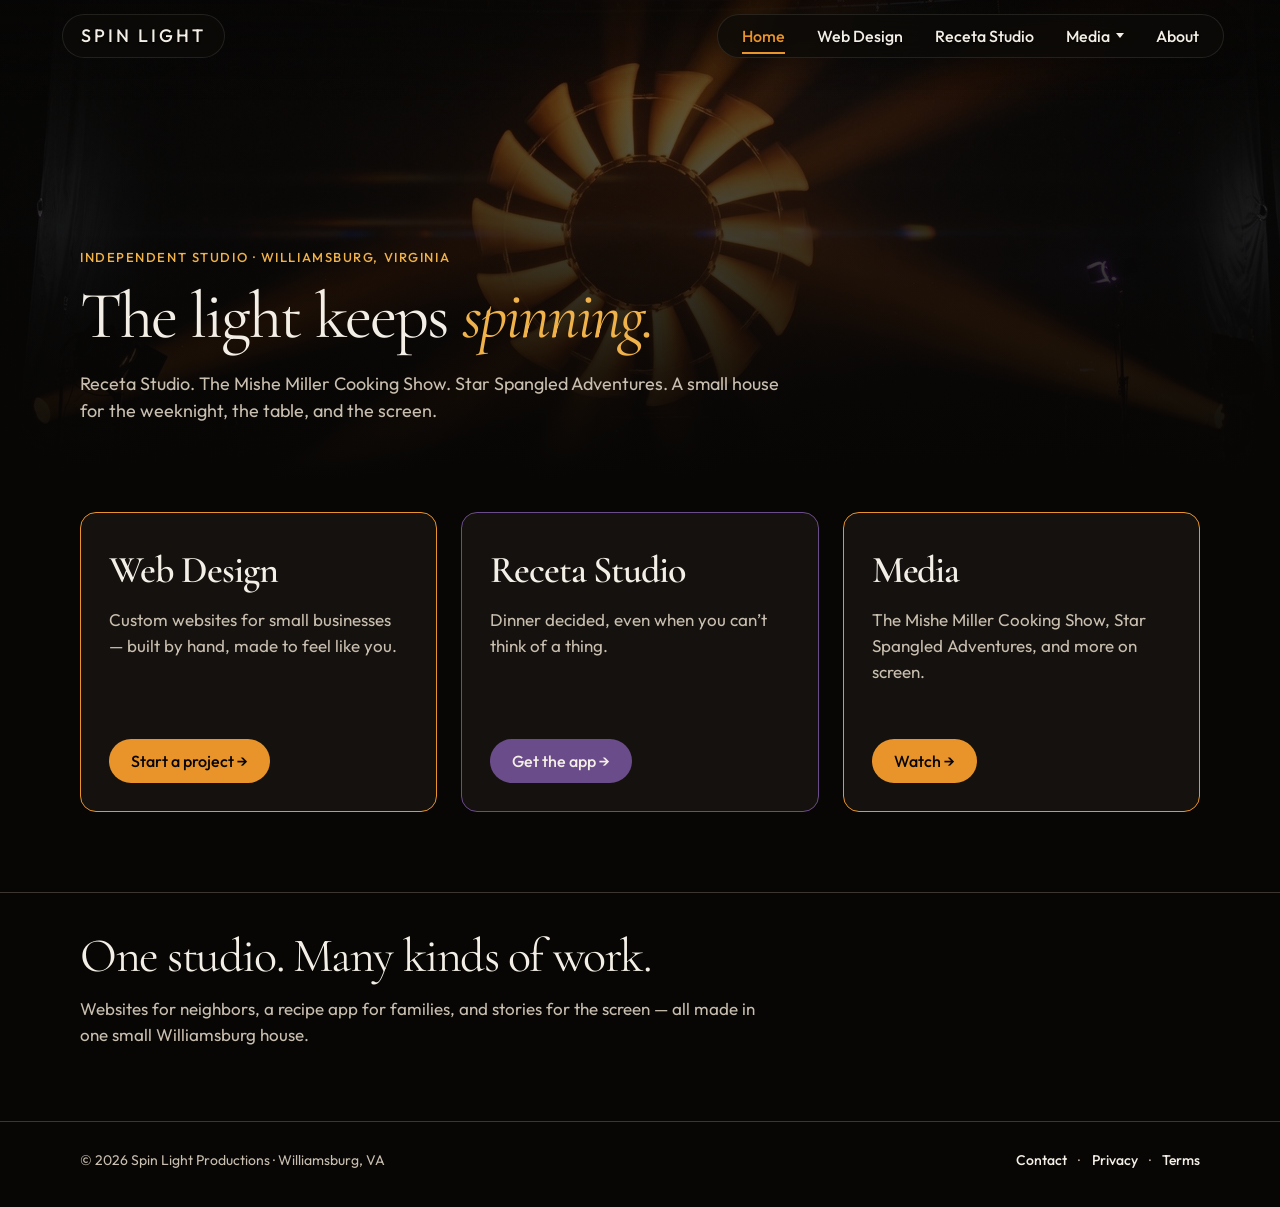
==== commit 96124e37: "Nav legibility over hero images; add Mishelle and phone numbers to contacts" ====
--- a/index.html
+++ b/index.html
@@ -14,7 +14,7 @@
   <link rel="preconnect" href="https://fonts.googleapis.com">
   <link rel="preconnect" href="https://fonts.gstatic.com" crossorigin>
   <link href="https://fonts.googleapis.com/css2?family=Cormorant+Garamond:ital,wght@0,400;0,500;0,600;1,400;1,500&family=Outfit:wght@400;500;600&display=swap" rel="stylesheet">
-  <link rel="stylesheet" href="/css/site.css?v=4">
+  <link rel="stylesheet" href="/css/site.css?v=6">
 </head>
 <body>
   <a class="skip" href="#main">Skip to content</a>
@@ -80,6 +80,6 @@
       <p class="legal-links"><a href="mailto:james.miller@spinlightproductions.com">Contact</a><span aria-hidden="true">·</span><a href="/privacy.html">Privacy</a><span aria-hidden="true">·</span><a href="/terms.html">Terms</a></p>
     </div>
   </footer>
-  <script src="/js/site.js"></script>
+  <script src="/js/site.js?v=5"></script>
 </body>
 </html>
--- a/css/site.css
+++ b/css/site.css
@@ -1036,6 +1036,18 @@
 .field select:focus-visible { border: 2px solid var(--gold); }
 .form-actions { margin-top: 8px; }
 .form-status { min-height: 1.4em; margin: 14px 0 0; color: var(--ink-soft); }
+.form-card .statement { max-width: 16em; }
+.form-card button:disabled { opacity: 0.7; cursor: wait; }
+.botcheck {
+  position: absolute;
+  width: 1px;
+  height: 1px;
+  margin: -1px;
+  padding: 0;
+  overflow: hidden;
+  clip: rect(0, 0, 0, 0);
+  border: 0;
+}
 
 .offerings {
   display: grid;
@@ -1138,3 +1150,104 @@
   .form-card { padding: 28px 20px; }
   .offerings { grid-template-columns: 1fr; }
 }
+
+/* Nav legibility over any hero (photo, video, slides).
+   Links and wordmark sit on dark translucent pills; a soft top scrim
+   and text-shadow add depth. Pill alpha 0.8 keeps white and orange text
+   above 4.5:1 even over pure white. Solid rgba is the fallback when
+   backdrop-filter is unsupported. */
+.nav::before {
+  content: "";
+  position: absolute;
+  inset: 0 0 -28px;
+  z-index: -1;
+  pointer-events: none;
+  background: linear-gradient(to bottom, rgba(7, 6, 5, 0.6), rgba(7, 6, 5, 0));
+  transition: opacity 0.3s var(--ease);
+}
+.nav.is-scrolled::before { opacity: 0; }
+.brand,
+.nav-links a,
+.nav-drop-btn { text-shadow: 0 1px 2px rgba(0, 0, 0, 0.55); }
+.brand {
+  padding: 0 18px;
+  margin-left: -18px;
+  border-radius: 999px;
+  background: rgba(12, 10, 8, 0.8);
+  border: 1px solid rgba(244, 239, 230, 0.1);
+}
+.menu-btn {
+  background: rgba(12, 10, 8, 0.8);
+  border-color: rgba(244, 239, 230, 0.16);
+}
+.menu-btn span::before,
+.menu-btn span::after { left: 0; right: 0; }
+@supports ((backdrop-filter: blur(1px)) or (-webkit-backdrop-filter: blur(1px))) {
+  .brand,
+  .menu-btn {
+    -webkit-backdrop-filter: blur(14px) saturate(1.2);
+    backdrop-filter: blur(14px) saturate(1.2);
+  }
+}
+.nav.is-scrolled .brand {
+  background: transparent;
+  border-color: transparent;
+}
+.nav-links a:focus-visible,
+.nav-drop-btn:focus-visible,
+.brand:focus-visible,
+.menu-btn:focus-visible {
+  outline: 2px solid var(--gold-2);
+  outline-offset: 3px;
+}
+
+@media (min-width: 861px) {
+  .nav-links {
+    gap: 32px;
+    min-height: 44px;
+    padding: 0 24px;
+    margin-right: -24px;
+    border-radius: 999px;
+    background: rgba(12, 10, 8, 0.8);
+    border: 1px solid rgba(244, 239, 230, 0.1);
+    box-shadow: 0 6px 24px rgba(0, 0, 0, 0.25);
+  }
+  .nav-links > a,
+  .nav-drop-btn { padding-top: 6px; }
+  @supports ((backdrop-filter: blur(1px)) or (-webkit-backdrop-filter: blur(1px))) {
+    .nav-links {
+      -webkit-backdrop-filter: blur(14px) saturate(1.2);
+      backdrop-filter: blur(14px) saturate(1.2);
+    }
+  }
+  .nav-menu { left: auto; right: -12px; }
+  .nav.is-scrolled .nav-links {
+    background: transparent;
+    border-color: transparent;
+    box-shadow: none;
+  }
+}
+
+@media (max-width: 860px) {
+  .brand { padding: 0 14px; margin-left: -10px; }
+}
+
+/* Contact list */
+.contact-list {
+  display: grid;
+  gap: 14px;
+  margin: 0 0 6px;
+}
+.contact-list p { margin: 0; }
+.contact-name {
+  display: block;
+  margin-bottom: 2px;
+  color: var(--ink-soft);
+  font-size: 15px;
+}
+.contact-sep { margin: 0 10px; color: var(--ink-faint); }
+.contact-list a[href^="tel:"] { white-space: nowrap; }
+@media (max-width: 520px) {
+  .contact-list .email-link { display: block; width: fit-content; }
+  .contact-list .contact-sep { display: none; }
+}
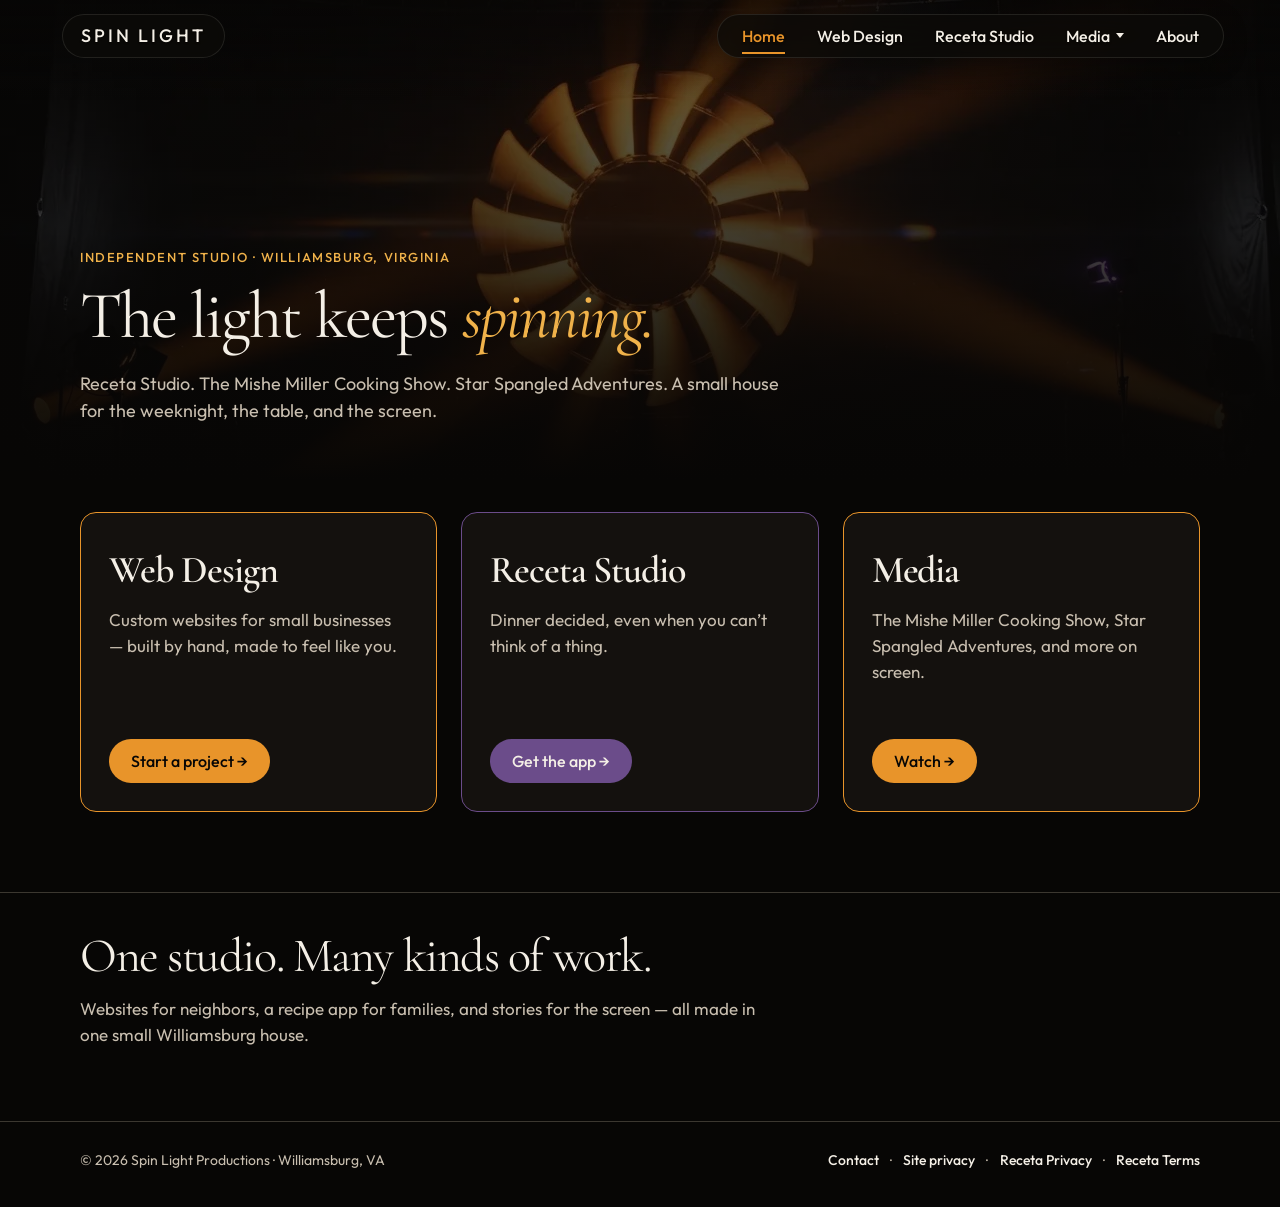
==== commit f2f2aa12: "Receta/show copy fixes, WebP images with lazy loading, site privacy note and analytics placeholder" ====
--- a/index.html
+++ b/index.html
@@ -14,7 +14,7 @@
   <link rel="preconnect" href="https://fonts.googleapis.com">
   <link rel="preconnect" href="https://fonts.gstatic.com" crossorigin>
   <link href="https://fonts.googleapis.com/css2?family=Cormorant+Garamond:ital,wght@0,400;0,500;0,600;1,400;1,500&family=Outfit:wght@400;500;600&display=swap" rel="stylesheet">
-  <link rel="stylesheet" href="/css/site.css?v=6">
+  <link rel="stylesheet" href="/css/site.css?v=8">
 </head>
 <body>
   <a class="skip" href="#main">Skip to content</a>
@@ -39,7 +39,7 @@
 
   <main id="main">
     <section class="home-hero">
-      <img class="hero-photo" src="/assets/work/hero-stage.jpg" width="1280" height="720" alt="Spinning stage light throwing orange-gold rays in the dark">
+      <picture><source type="image/webp" srcset="/assets/work/hero-stage-800.webp 800w, /assets/work/hero-stage-1280.webp 1280w" sizes="100vw"><img fetchpriority="high" class="hero-photo" src="/assets/work/hero-stage.jpg" width="1280" height="720" alt="Spinning stage light throwing orange-gold rays in the dark"></picture>
       <div class="hero-scrim" aria-hidden="true"></div>
       <div class="frame">
         <p class="eyebrow">Independent studio · Williamsburg, Virginia</p>
@@ -77,9 +77,13 @@
   <footer class="site-footer">
     <div class="frame row">
       <p>© 2026 Spin Light Productions · Williamsburg, VA</p>
-      <p class="legal-links"><a href="mailto:james.miller@spinlightproductions.com">Contact</a><span aria-hidden="true">·</span><a href="/privacy.html">Privacy</a><span aria-hidden="true">·</span><a href="/terms.html">Terms</a></p>
+      <p class="legal-links"><a href="/about.html#contact">Contact</a><span aria-hidden="true">·</span><a href="/site-privacy.html">Site privacy</a><span aria-hidden="true">·</span><a href="/privacy.html">Receta Privacy</a><span aria-hidden="true">·</span><a href="/terms.html">Receta Terms</a></p>
     </div>
   </footer>
   <script src="/js/site.js?v=5"></script>
+  <!-- CLOUDFLARE WEB ANALYTICS: placeholder. Replace with the beacon snippet from
+       Cloudflare dashboard > Analytics & Logs > Web Analytics > spinlightproductions.com, e.g.
+       <script defer src="https://static.cloudflareinsights.com/beacon.min.js" data-cf-beacon='{"token": "SITE_TOKEN_HERE"}'></script>
+       (Not needed if Cloudflare's automatic setup is turned on for the proxied site.) -->
 </body>
 </html>
--- a/css/site.css
+++ b/css/site.css
@@ -45,7 +45,8 @@
 
 body.nav-open { overflow: hidden; }
 
-img { max-width: 100%; display: block; }
+img { max-width: 100%; height: auto; display: block; }
+picture { display: contents; }
 .tile img.cover { background: var(--bg-3); }
 .cover-show { object-position: 55% 28%; }
 a { color: inherit; }
@@ -1251,3 +1252,5 @@
   .contact-list .email-link { display: block; width: fit-content; }
   .contact-list .contact-sep { display: none; }
 }
+/* Land below the sticky nav when following /about.html#contact */
+#contact { scroll-margin-top: calc(var(--nav-h) + env(safe-area-inset-top, 0px) + 8px); }
